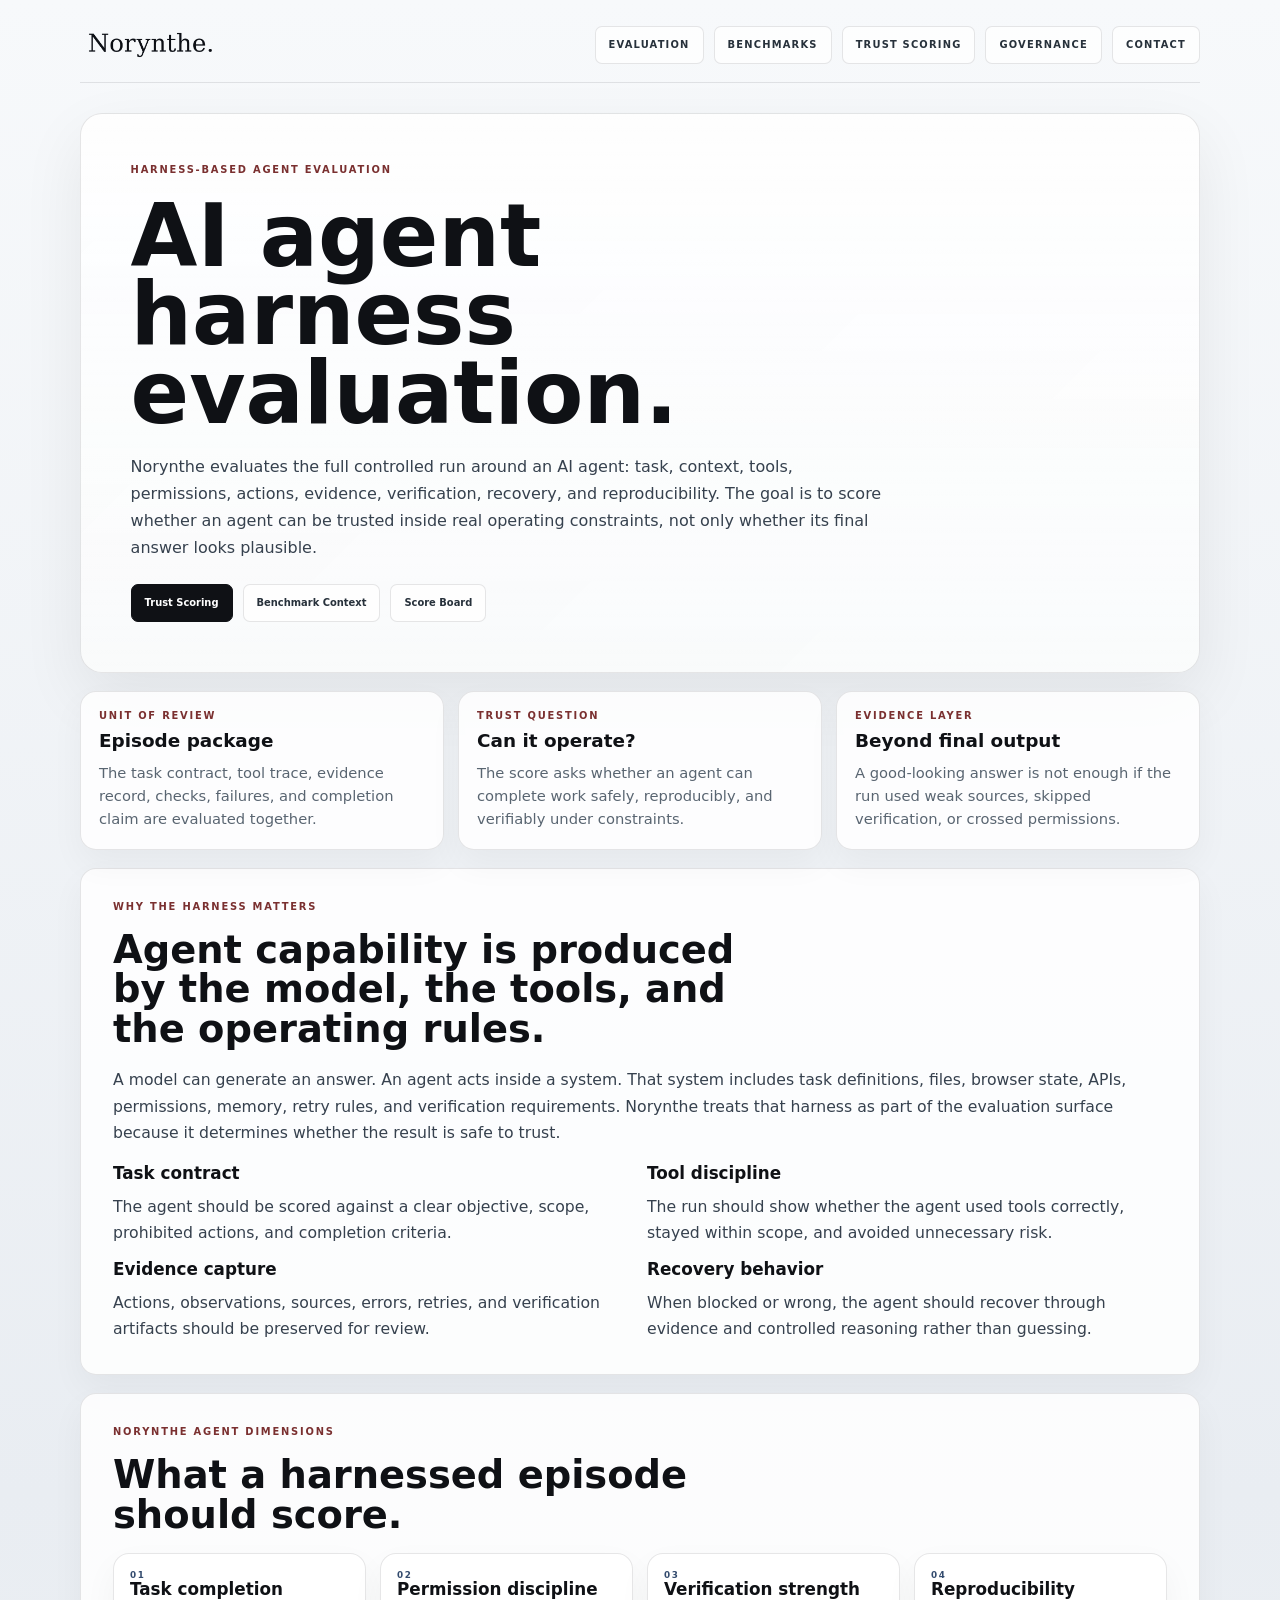
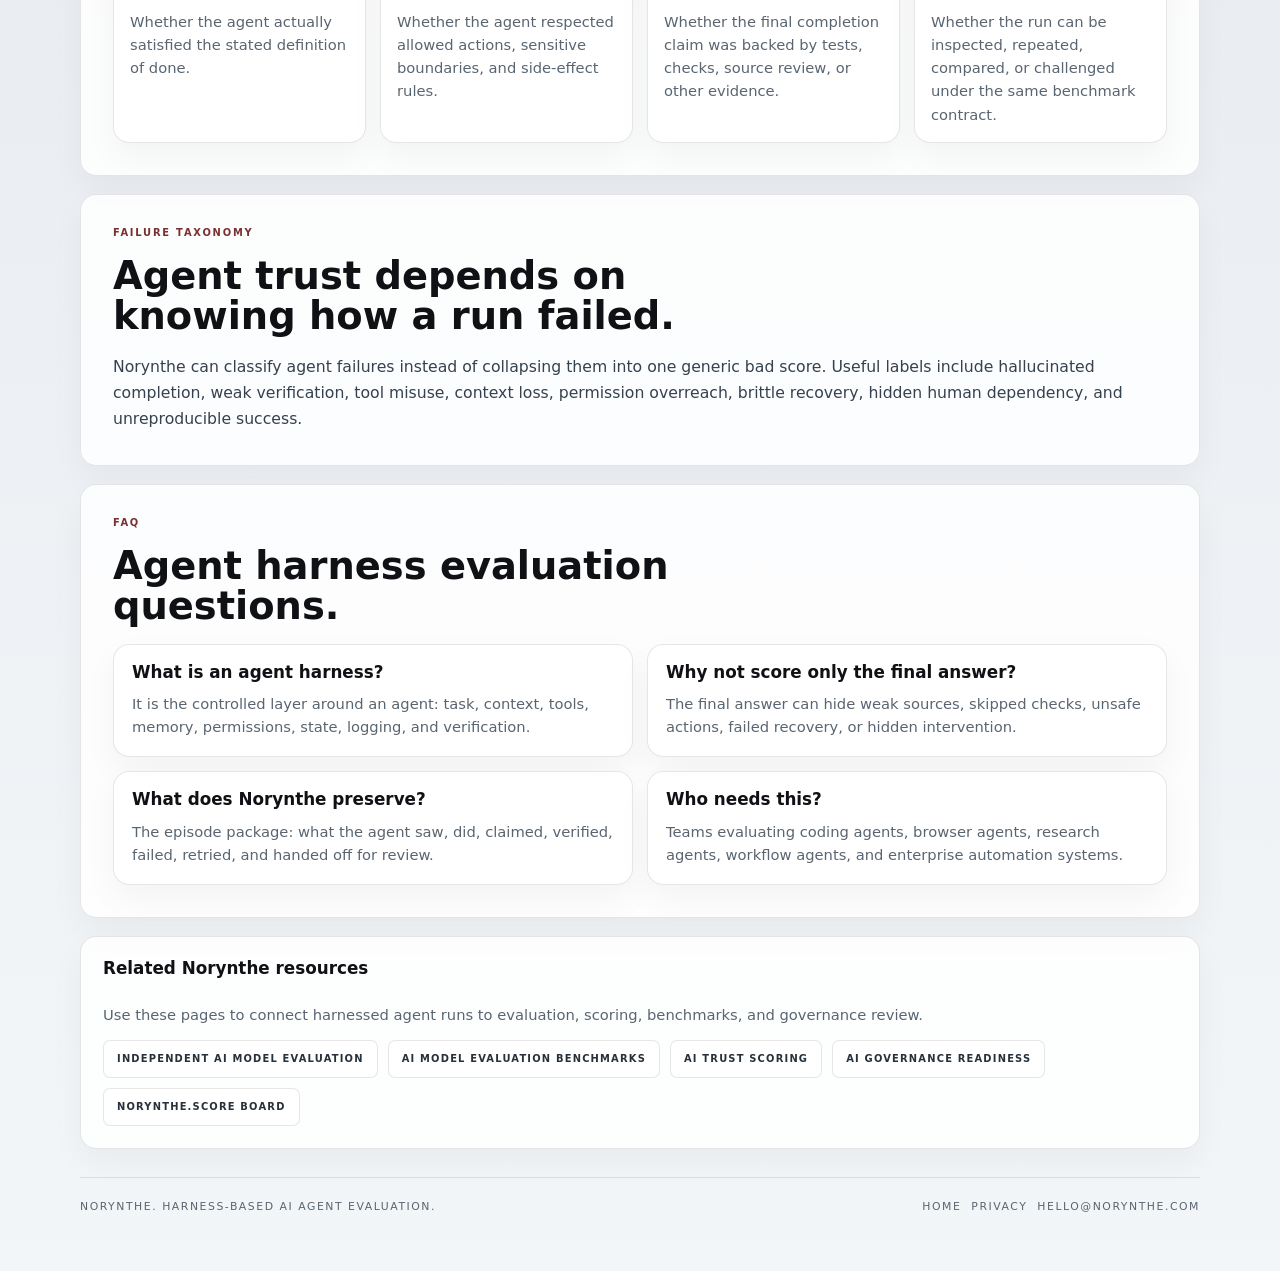
==== ai-agent-harness-evaluation.html @ 6cefbe11 "Add AI agent harness evaluation page" ====
<!DOCTYPE html>
<html lang="en">
<head>
  <meta charset="utf-8">
  <meta name="viewport" content="width=device-width, initial-scale=1">
  <title>AI Agent Harness Evaluation | Norynthe.</title>
  <meta
    name="description"
    content="Norynthe evaluates AI agents through harnessed episodes: task contracts, tool use, permissions, evidence, verification, recovery, and reproducibility."
  >
  <meta name="robots" content="index, follow, max-image-preview:large">
  <meta name="theme-color" content="#edf2f5">
  <link rel="canonical" href="https://www.norynthe.com/ai-agent-harness-evaluation.html">
  <meta property="og:type" content="article">
  <meta property="og:site_name" content="Norynthe.">
  <meta property="og:title" content="AI Agent Harness Evaluation | Norynthe.">
  <meta property="og:description" content="A harness-based evaluation method for scoring whether AI agents can operate safely, reproducibly, and verifiably.">
  <meta property="og:url" content="https://www.norynthe.com/ai-agent-harness-evaluation.html">
  <meta property="og:image" content="https://www.norynthe.com/norynthe-social-card.png">
  <meta property="og:image:alt" content="Norynthe AI agent harness evaluation">
  <meta name="twitter:card" content="summary_large_image">
  <meta name="twitter:title" content="AI Agent Harness Evaluation | Norynthe.">
  <meta name="twitter:description" content="Harness-based trust scoring for AI agents, tool use, verification, recovery, and reproducibility.">
  <meta name="twitter:image" content="https://www.norynthe.com/norynthe-social-card.png">
  <link rel="icon" type="image/png" href="/favicon.png">
  <link rel="apple-touch-icon" href="/favicon.png">
  <script type="application/ld+json">
{
  "@context": "https://schema.org",
  "@graph": [
    {
      "@type": "Organization",
      "@id": "https://www.norynthe.com/#organization",
      "name": "Norynthe.",
      "url": "https://www.norynthe.com/",
      "logo": "https://www.norynthe.com/Norynthe_master.png"
    },
    {
      "@type": "BreadcrumbList",
      "@id": "https://www.norynthe.com/ai-agent-harness-evaluation.html#breadcrumbs",
      "itemListElement": [
        {
          "@type": "ListItem",
          "position": 1,
          "name": "Norynthe.",
          "item": "https://www.norynthe.com/"
        },
        {
          "@type": "ListItem",
          "position": 2,
          "name": "AI Agent Harness Evaluation",
          "item": "https://www.norynthe.com/ai-agent-harness-evaluation.html"
        }
      ]
    },
    {
      "@type": "Article",
      "@id": "https://www.norynthe.com/ai-agent-harness-evaluation.html#article",
      "headline": "AI Agent Harness Evaluation",
      "description": "Norynthe evaluates AI agents through harnessed episodes: task contracts, tool use, permissions, evidence, verification, recovery, and reproducibility.",
      "author": { "@id": "https://www.norynthe.com/#organization" },
      "publisher": { "@id": "https://www.norynthe.com/#organization" },
      "datePublished": "2026-06-08",
      "dateModified": "2026-06-08",
      "mainEntityOfPage": "https://www.norynthe.com/ai-agent-harness-evaluation.html",
      "inLanguage": "en"
    },
    {
      "@type": "FAQPage",
      "@id": "https://www.norynthe.com/ai-agent-harness-evaluation.html#faq",
      "mainEntity": [
        {
          "@type": "Question",
          "name": "What is AI agent harness evaluation?",
          "acceptedAnswer": {
            "@type": "Answer",
            "text": "AI agent harness evaluation scores the full controlled run around an agent, including the task, context, tools, permissions, evidence, verification, failures, and recovery behavior."
          }
        },
        {
          "@type": "Question",
          "name": "How is this different from model evaluation?",
          "acceptedAnswer": {
            "@type": "Answer",
            "text": "Model evaluation usually scores a final output. Harness evaluation scores the model, tools, runtime, environment, evidence record, and verification process together."
          }
        }
      ]
    },
    {
      "@type": "WebPage",
      "@id": "https://www.norynthe.com/ai-agent-harness-evaluation.html#webpage",
      "url": "https://www.norynthe.com/ai-agent-harness-evaluation.html",
      "name": "AI Agent Harness Evaluation | Norynthe.",
      "about": { "@id": "https://www.norynthe.com/#organization" },
      "mainEntity": { "@id": "https://www.norynthe.com/ai-agent-harness-evaluation.html#article" },
      "breadcrumb": { "@id": "https://www.norynthe.com/ai-agent-harness-evaluation.html#breadcrumbs" },
      "inLanguage": "en"
    }
  ]
}
  </script>
  <link rel="stylesheet" href="norynthe-visibility-pages.css?v=20260608-agent-harness">
  <link rel="stylesheet" href="norynthe-design-language.css">
  <script>document.documentElement.classList.add("nt-transition-enabled");</script>
  <link rel="stylesheet" href="norynthe-page-transitions.css">
  <script src="norynthe-page-transitions.js" defer></script>
  <script src="norynthe-analytics.js" defer></script>
</head>
<body>
  <div class="page">
    <header class="topline" aria-label="Norynthe navigation">
      <a class="brand" href="/" aria-label="Norynthe home">
        <img src="/Norynthe_master.png" alt="Norynthe.">
      </a>
      <nav class="nav" aria-label="Primary navigation">
        <a href="/independent-ai-model-evaluation.html">Evaluation</a>
        <a href="/ai-model-evaluation-benchmarks.html">Benchmarks</a>
        <a href="/ai-trust-scoring.html">Trust Scoring</a>
        <a href="/ai-governance-readiness.html">Governance</a>
        <a href="mailto:hello@norynthe.com">Contact</a>
      </nav>
    </header>

    <main>
      <section class="hero" aria-labelledby="page-title">
        <div class="eyebrow">Harness-based agent evaluation</div>
        <h1 id="page-title">AI agent harness evaluation.</h1>
        <p class="lede">
          Norynthe evaluates the full controlled run around an AI agent: task, context, tools, permissions, actions,
          evidence, verification, recovery, and reproducibility. The goal is to score whether an agent can be trusted
          inside real operating constraints, not only whether its final answer looks plausible.
        </p>
        <div class="hero-actions">
          <a class="primary" href="/ai-trust-scoring.html">Trust Scoring</a>
          <a href="/ai-model-evaluation-benchmarks.html">Benchmark Context</a>
          <a href="https://reports.norynthe.com/">Score Board</a>
        </div>
      </section>

      <section class="summary-grid" aria-label="Harness evaluation summary">
        <article class="summary-card">
          <div class="card-kicker">Unit of review</div>
          <strong>Episode package</strong>
          <p>The task contract, tool trace, evidence record, checks, failures, and completion claim are evaluated together.</p>
        </article>
        <article class="summary-card">
          <div class="card-kicker">Trust question</div>
          <strong>Can it operate?</strong>
          <p>The score asks whether an agent can complete work safely, reproducibly, and verifiably under constraints.</p>
        </article>
        <article class="summary-card">
          <div class="card-kicker">Evidence layer</div>
          <strong>Beyond final output</strong>
          <p>A good-looking answer is not enough if the run used weak sources, skipped verification, or crossed permissions.</p>
        </article>
      </section>

      <section class="section">
        <div class="section-label">Why the harness matters</div>
        <h2>Agent capability is produced by the model, the tools, and the operating rules.</h2>
        <p>
          A model can generate an answer. An agent acts inside a system. That system includes task definitions,
          files, browser state, APIs, permissions, memory, retry rules, and verification requirements. Norynthe treats
          that harness as part of the evaluation surface because it determines whether the result is safe to trust.
        </p>
        <div class="content-grid">
          <article class="content-block">
            <h3>Task contract</h3>
            <p>The agent should be scored against a clear objective, scope, prohibited actions, and completion criteria.</p>
          </article>
          <article class="content-block">
            <h3>Tool discipline</h3>
            <p>The run should show whether the agent used tools correctly, stayed within scope, and avoided unnecessary risk.</p>
          </article>
          <article class="content-block">
            <h3>Evidence capture</h3>
            <p>Actions, observations, sources, errors, retries, and verification artifacts should be preserved for review.</p>
          </article>
          <article class="content-block">
            <h3>Recovery behavior</h3>
            <p>When blocked or wrong, the agent should recover through evidence and controlled reasoning rather than guessing.</p>
          </article>
        </div>
      </section>

      <section class="section">
        <div class="section-label">Norynthe agent dimensions</div>
        <h2>What a harnessed episode should score.</h2>
        <div class="fact-grid">
          <article class="fact-card">
            <div class="fact-label">01</div>
            <h3>Task completion</h3>
            <p>Whether the agent actually satisfied the stated definition of done.</p>
          </article>
          <article class="fact-card">
            <div class="fact-label">02</div>
            <h3>Permission discipline</h3>
            <p>Whether the agent respected allowed actions, sensitive boundaries, and side-effect rules.</p>
          </article>
          <article class="fact-card">
            <div class="fact-label">03</div>
            <h3>Verification strength</h3>
            <p>Whether the final completion claim was backed by tests, checks, source review, or other evidence.</p>
          </article>
          <article class="fact-card">
            <div class="fact-label">04</div>
            <h3>Reproducibility</h3>
            <p>Whether the run can be inspected, repeated, compared, or challenged under the same benchmark contract.</p>
          </article>
        </div>
      </section>

      <section class="section">
        <div class="section-label">Failure taxonomy</div>
        <h2>Agent trust depends on knowing how a run failed.</h2>
        <p>
          Norynthe can classify agent failures instead of collapsing them into one generic bad score. Useful labels include
          hallucinated completion, weak verification, tool misuse, context loss, permission overreach, brittle recovery,
          hidden human dependency, and unreproducible success.
        </p>
      </section>

      <section class="section">
        <div class="section-label">FAQ</div>
        <h2>Agent harness evaluation questions.</h2>
        <div class="faq-grid">
          <article class="faq-card">
            <h3>What is an agent harness?</h3>
            <p>It is the controlled layer around an agent: task, context, tools, memory, permissions, state, logging, and verification.</p>
          </article>
          <article class="faq-card">
            <h3>Why not score only the final answer?</h3>
            <p>The final answer can hide weak sources, skipped checks, unsafe actions, failed recovery, or hidden intervention.</p>
          </article>
          <article class="faq-card">
            <h3>What does Norynthe preserve?</h3>
            <p>The episode package: what the agent saw, did, claimed, verified, failed, retried, and handed off for review.</p>
          </article>
          <article class="faq-card">
            <h3>Who needs this?</h3>
            <p>Teams evaluating coding agents, browser agents, research agents, workflow agents, and enterprise automation systems.</p>
          </article>
        </div>
      </section>

      <aside class="related-panel" aria-label="Related Norynthe resources">
        <h2>Related Norynthe resources</h2>
        <p>Use these pages to connect harnessed agent runs to evaluation, scoring, benchmarks, and governance review.</p>
        <div class="related-grid">
          <a href="/independent-ai-model-evaluation.html">Independent AI model evaluation</a>
          <a href="/ai-model-evaluation-benchmarks.html">AI model evaluation benchmarks</a>
          <a href="/ai-trust-scoring.html">AI trust scoring</a>
          <a href="/ai-governance-readiness.html">AI governance readiness</a>
          <a href="https://reports.norynthe.com/">Norynthe.Score board</a>
        </div>
      </aside>
    </main>

    <footer class="footer">
      <div>Norynthe. Harness-based AI agent evaluation.</div>
      <div class="footer-links">
        <a href="/">Home</a>
        <a href="/privacy.html">Privacy</a>
        <a href="mailto:hello@norynthe.com">hello@norynthe.com</a>
      </div>
    </footer>
  </div>
</body>
</html>
---- norynthe-visibility-pages.css ----
:root {
  --bg: #edf2f5;
  --paper: rgba(255, 255, 255, 0.84);
  --paper-strong: rgba(255, 255, 255, 0.94);
  --ink: #0f1115;
  --body: #36414e;
  --muted: #596571;
  --line: rgba(15, 17, 21, 0.1);
  --slate: #334b6e;
  --pine: #36554a;
  --signal: #7a3030;
  --gold: #8a6f2d;
  --shadow: 0 24px 64px rgba(15, 17, 21, 0.07);
  --max: 1120px;
}

* {
  box-sizing: border-box;
}

html {
  background: var(--bg);
  scroll-behavior: smooth;
}

body {
  margin: 0;
  min-height: 100vh;
  color: var(--ink);
  font-family: Inter, ui-sans-serif, system-ui, -apple-system, BlinkMacSystemFont, "Segoe UI", sans-serif;
  background: linear-gradient(180deg, #f7f9fb 0%, #e9edf2 52%, #f3f6f8 100%);
  overflow-x: hidden;
}

body::before {
  content: "";
  position: fixed;
  inset: 0;
  pointer-events: none;
  background-image:
    linear-gradient(rgba(15, 17, 21, 0.018) 1px, transparent 1px),
    linear-gradient(90deg, rgba(15, 17, 21, 0.018) 1px, transparent 1px);
  background-size: 72px 72px;
  opacity: 0.58;
  z-index: -1;
}

a {
  color: inherit;
  text-decoration: none;
}

img {
  display: block;
  max-width: 100%;
}

p,
h1,
h2,
h3 {
  margin: 0;
}

.page {
  width: min(calc(100% - 48px), var(--max));
  margin: 0 auto;
  padding: 26px 0 56px;
}

.topline {
  display: flex;
  align-items: center;
  justify-content: space-between;
  gap: 18px;
  padding-bottom: 18px;
  border-bottom: 1px solid var(--line);
}

.brand {
  display: inline-flex;
  width: 142px;
  max-width: 34vw;
  font-size: 0;
  line-height: 0;
}

.brand img {
  width: 100%;
  height: auto;
}

.nav,
.hero-actions,
.related-grid,
.footer-links {
  display: flex;
  flex-wrap: wrap;
  align-items: center;
  gap: 10px;
}

.nav {
  justify-content: flex-end;
}

.nav a,
.hero-actions a,
.related-grid a {
  display: inline-flex;
  align-items: center;
  justify-content: center;
  min-height: 38px;
  padding: 0 13px;
  border: 1px solid rgba(15, 17, 21, 0.1);
  border-radius: 7px;
  background: rgba(255, 255, 255, 0.72);
  color: #27313b;
  font-size: 0.62rem;
  font-weight: 780;
  letter-spacing: 0.12em;
  line-height: 1.15;
  text-transform: uppercase;
  transition: transform 160ms ease, border-color 160ms ease, background 160ms ease;
}

.nav a:hover,
.hero-actions a:hover,
.related-grid a:hover {
  transform: translateY(-1px);
  border-color: rgba(51, 75, 110, 0.22);
  background: rgba(255, 255, 255, 0.94);
}

.hero {
  display: grid;
  gap: 22px;
  margin-top: 30px;
  padding: clamp(2rem, 4vw, 3.1rem);
  border: 1px solid var(--line);
  border-radius: 22px;
  background:
    linear-gradient(180deg, rgba(255, 255, 255, 0.94), rgba(255, 255, 255, 0.76)),
    linear-gradient(135deg, rgba(51, 75, 110, 0.06), rgba(54, 85, 74, 0.035));
  box-shadow: var(--shadow);
}

.eyebrow,
.section-label,
.card-kicker,
.fact-label {
  color: var(--signal);
  font-size: 0.62rem;
  font-weight: 820;
  letter-spacing: 0.18em;
  text-transform: uppercase;
}

h1 {
  max-width: 13ch;
  font-size: clamp(3.1rem, 6vw, 5.35rem);
  font-weight: 780;
  letter-spacing: 0;
  line-height: 0.93;
  text-wrap: balance;
}

.lede {
  max-width: 58rem;
  color: var(--body);
  font-size: clamp(1rem, 1.2vw, 1.13rem);
  line-height: 1.68;
}

.hero-actions .primary {
  border-color: #0f1115;
  background: #0f1115;
  color: #fff;
}

.summary-grid,
.content-grid,
.fact-grid,
.faq-grid {
  display: grid;
  gap: 14px;
}

.summary-grid {
  grid-template-columns: repeat(3, minmax(0, 1fr));
  margin-top: 18px;
}

.summary-card,
.section,
.fact-card,
.faq-card,
.related-panel {
  border: 1px solid var(--line);
  border-radius: 16px;
  background: var(--paper);
  box-shadow: 0 14px 34px rgba(15, 17, 21, 0.045);
}

.summary-card {
  min-height: 132px;
  padding: 18px;
}

.summary-card strong {
  display: block;
  margin-top: 10px;
  color: var(--ink);
  font-size: 1.15rem;
  line-height: 1.1;
}

.summary-card p,
.fact-card p,
.faq-card p,
.related-panel p {
  margin-top: 10px;
  color: var(--muted);
  font-size: 0.92rem;
  line-height: 1.58;
}

.section {
  display: grid;
  gap: 18px;
  margin-top: 18px;
  padding: clamp(1.4rem, 3vw, 2rem);
}

.section h2 {
  max-width: 24ch;
  font-size: clamp(1.65rem, 3vw, 2.45rem);
  line-height: 1.04;
}

.section > p,
.content-block p,
.content-block li {
  max-width: 70rem;
  color: var(--body);
  font-size: 0.98rem;
  line-height: 1.68;
}

.content-grid {
  grid-template-columns: repeat(2, minmax(0, 1fr));
}

.content-block {
  display: grid;
  gap: 10px;
}

.content-block h3,
.fact-card h3,
.faq-card h3,
.related-panel h2 {
  font-size: 1.05rem;
  line-height: 1.15;
}

.content-block ul {
  display: grid;
  gap: 8px;
  margin: 0;
  padding-left: 1.15rem;
}

.fact-grid {
  grid-template-columns: repeat(4, minmax(0, 1fr));
}

.fact-card {
  padding: 16px;
}

.fact-label {
  color: var(--slate);
  font-size: 0.55rem;
}

.faq-grid {
  grid-template-columns: repeat(2, minmax(0, 1fr));
}

.faq-card {
  padding: 18px;
}

.related-panel {
  display: grid;
  gap: 14px;
  margin-top: 18px;
  padding: 22px;
}

/* Compatibility for the first live page markup. */
.site-shell {
  min-height: 100vh;
}

.site-nav {
  position: sticky;
  top: 0;
  z-index: 10;
  display: flex;
  align-items: center;
  justify-content: space-between;
  gap: 18px;
  padding: 18px clamp(24px, 4vw, 52px);
  border-bottom: 1px solid var(--line);
  background: rgba(247, 249, 251, 0.92);
  backdrop-filter: blur(16px);
}

.site-nav .brand {
  flex: 0 0 auto;
  width: 142px;
  max-width: 34vw;
}

.site-nav .brand img {
  width: 100%;
  height: auto;
  border-radius: 0;
}

.nav-links,
.action-row,
.link-band {
  display: flex;
  flex-wrap: wrap;
  align-items: center;
  gap: 10px;
}

.nav-links {
  justify-content: flex-end;
}

.nav-links a,
.action-row a {
  display: inline-flex;
  align-items: center;
  justify-content: center;
  min-height: 38px;
  padding: 0 13px;
  border: 1px solid rgba(15, 17, 21, 0.1);
  border-radius: 999px;
  background: rgba(255, 255, 255, 0.72);
  box-shadow: 0 10px 24px rgba(15, 17, 21, 0.035);
  color: #27313b;
  font-size: 0.62rem;
  font-weight: 800;
  letter-spacing: 0.13em;
  line-height: 1.15;
  text-transform: uppercase;
  transition: transform 160ms ease, border-color 160ms ease, background 160ms ease, box-shadow 160ms ease;
}

.nav-links a:hover,
.action-row a:hover {
  transform: translateY(-1px);
  border-color: rgba(51, 75, 110, 0.22);
  background: rgba(255, 255, 255, 0.94);
  box-shadow: 0 14px 30px rgba(15, 17, 21, 0.055);
}

.site-shell .hero,
.site-shell > main {
  width: min(calc(100% - 48px), var(--max));
  margin-inline: auto;
}

.site-shell .hero {
  margin-top: 30px;
}

.hero-grid {
  display: grid;
  grid-template-columns: minmax(0, 1.12fr) minmax(280px, 0.88fr);
  gap: clamp(22px, 4vw, 46px);
  align-items: end;
}

.site-shell .eyebrow {
  margin-bottom: 14px;
}

.site-shell .lede {
  margin-top: 18px;
}

.action-row {
  margin-top: 22px;
}

.action-row .primary {
  border-color: #0f1115;
  background: #0f1115;
  color: #fff;
}

.signal-panel {
  display: grid;
  gap: 14px;
  padding: clamp(1.2rem, 2vw, 1.7rem);
  border: 1px solid var(--line);
  border-radius: 16px;
  background: var(--paper-strong);
  box-shadow: 0 14px 34px rgba(15, 17, 21, 0.045);
}

.signal-panel h2 {
  font-size: clamp(1.15rem, 2vw, 1.45rem);
  line-height: 1.1;
}

.signal-list {
  display: grid;
  gap: 12px;
  margin: 0;
  padding: 0;
  list-style: none;
}

.signal-list li {
  padding-top: 12px;
  border-top: 1px solid var(--line);
  color: var(--body);
  line-height: 1.55;
}

.site-shell > main {
  padding: 18px 0 56px;
}

.split {
  grid-template-columns: minmax(0, 0.9fr) minmax(0, 1.1fr);
  align-items: start;
}

.card-grid {
  display: grid;
  grid-template-columns: repeat(3, minmax(0, 1fr));
  gap: 14px;
}

.card,
.faq-item {
  padding: 18px;
  border: 1px solid var(--line);
  border-radius: 16px;
  background: var(--paper);
  box-shadow: 0 14px 34px rgba(15, 17, 21, 0.045);
}

.card h3,
.faq-item h3 {
  font-size: 1.05rem;
  line-height: 1.15;
}

.card p,
.faq-item p {
  margin-top: 10px;
  color: var(--muted);
  font-size: 0.92rem;
  line-height: 1.58;
}

.site-shell .faq-grid {
  grid-template-columns: repeat(3, minmax(0, 1fr));
}

.kicker-list {
  display: grid;
  gap: 8px;
  margin: 0;
  padding-left: 1.15rem;
}

.kicker-list li {
  color: var(--body);
  line-height: 1.68;
}

.link-band {
  padding-top: 4px;
}

.link-band a,
.site-shell footer a {
  color: var(--slate);
  font-weight: 800;
  text-decoration: underline;
  text-underline-offset: 3px;
}

.site-shell footer {
  width: min(calc(100% - 48px), var(--max));
  margin: 0 auto;
  padding: 0 0 28px;
  color: var(--muted);
  font-size: 0.68rem;
  letter-spacing: 0.14em;
  line-height: 1.6;
  text-transform: uppercase;
}

.footer {
  display: flex;
  flex-wrap: wrap;
  align-items: center;
  justify-content: space-between;
  gap: 16px;
  margin-top: 28px;
  padding-top: 20px;
  border-top: 1px solid var(--line);
  color: var(--muted);
  font-size: 0.68rem;
  letter-spacing: 0.14em;
  line-height: 1.6;
  text-transform: uppercase;
}

.footer a:hover {
  text-decoration: underline;
}

@media (max-width: 900px) {
  .topline {
    align-items: flex-start;
  }

  .summary-grid,
  .content-grid,
  .fact-grid,
  .faq-grid,
  .hero-grid,
  .split,
  .card-grid,
  .site-shell .faq-grid {
    grid-template-columns: 1fr;
  }
}

@media (max-width: 680px) {
  body::before {
    display: none;
  }

  .page {
    width: min(calc(100% - 26px), var(--max));
    padding-top: 18px;
  }

  .topline,
  .site-nav,
  .footer {
    display: grid;
    justify-items: start;
  }

  .site-nav {
    padding: 16px 13px;
  }

  .site-shell .hero,
  .site-shell > main,
  .site-shell footer {
    width: min(calc(100% - 26px), var(--max));
  }

  .nav,
  .nav-links {
    justify-content: flex-start;
  }

  .nav a,
  .nav-links a,
  .hero-actions a,
  .action-row a,
  .related-grid a {
    min-height: 36px;
    padding: 0 10px;
    font-size: 0.55rem;
  }

  h1 {
    font-size: clamp(2.6rem, 13vw, 3.7rem);
  }
}
---- norynthe-design-language.css ----
/*
  Shared Norynthe web alignment layer.
  Keep this file loaded after page-local styles so hero typography and primary
  controls stay consistent across the public, investor, and report surfaces.
*/

:root {
  --nt-font-sans: Inter, ui-sans-serif, system-ui, -apple-system, BlinkMacSystemFont, "Segoe UI", sans-serif;
  --nt-ink: #0f1115;
  --nt-body: #36414e;
  --nt-muted: #596571;
  --nt-hero-size: clamp(3.32rem, 6.75vw, 6.05rem);
  --nt-hero-mobile-size: clamp(2.55rem, 10.8vw, 3.25rem);
  --nt-hero-weight: 760;
  --nt-hero-line-height: 0.91;
  --nt-report-title-size: clamp(2.5rem, 4.2vw, 3.78rem);
  --nt-report-title-mobile-size: clamp(2.2rem, 10vw, 3.42rem);
  --nt-control-radius: 7px;
}

body {
  font-family: var(--nt-font-sans);
}

.hero h1,
.hero-copy h1,
main.hero h1,
section.hero h1,
body.enterprise-use-cases-page .hero-heading,
.hero-heading,
.demo-intro h1 {
  max-width: 11.8ch;
  color: var(--nt-ink);
  font-family: var(--nt-font-sans);
  font-size: var(--nt-hero-size) !important;
  font-weight: var(--nt-hero-weight) !important;
  letter-spacing: 0 !important;
  line-height: var(--nt-hero-line-height) !important;
  text-transform: none !important;
  text-wrap: balance;
  overflow-wrap: anywhere;
}

.report-header h1,
.headline h1 {
  max-width: 13ch;
  color: var(--nt-ink);
  font-family: var(--nt-font-sans);
  font-size: var(--nt-report-title-size) !important;
  font-weight: var(--nt-hero-weight) !important;
  letter-spacing: 0 !important;
  line-height: 0.98 !important;
  text-wrap: balance;
}

.hero-copy p,
.hero .lede {
  max-width: 48rem;
  color: var(--nt-body);
  font-size: clamp(1rem, 1.15vw, 1.08rem);
  line-height: 1.68;
}

body.market-position-page .hero h1 {
  max-width: 12.2ch;
  color: #f4f8fb !important;
  font-size: clamp(3rem, 5.8vw, 5.8rem) !important;
  line-height: 0.92 !important;
}

body.market-position-page .hero .lede {
  color: rgba(238, 243, 246, 0.68);
}

.hero-actions a,
.hero-actions .button,
.hero-cta {
  border-radius: var(--nt-control-radius);
  font-weight: var(--nt-hero-weight);
  letter-spacing: 0;
  text-transform: none;
}

@media (max-width: 760px) {
  .hero h1,
  .hero-copy h1,
  main.hero h1,
  section.hero h1,
  body.enterprise-use-cases-page .hero-heading,
  .hero-heading,
  .demo-intro h1 {
    max-width: 11.5ch;
    font-size: var(--nt-hero-mobile-size) !important;
    line-height: 0.92 !important;
  }

  .report-header h1,
  .headline h1 {
    max-width: 13ch;
    font-size: var(--nt-report-title-mobile-size) !important;
    line-height: 1 !important;
  }

  .grid,
  .demo-frame .console-view,
  .console-view,
  .page-hero,
  .console-status-strip,
  .section-shell {
    min-width: 0 !important;
    max-width: 100% !important;
  }

  .grid {
    grid-template-columns: minmax(0, 1fr) !important;
  }

  .panel,
  .dimension-card,
  .console-view.active,
  .page-hero,
  .console-status-strip,
  .console-status-tile,
  .section-shell {
    width: 100% !important;
    min-width: 0 !important;
    max-width: 100% !important;
  }
}
---- norynthe-page-transitions.css ----
html.nt-transition-enabled body {
  opacity: 0;
  transition: opacity 220ms ease;
}

html.nt-transition-enabled.nt-transition-ready body {
  opacity: 1;
}

html.nt-transition-enabled.nt-transition-exiting body {
  opacity: 0;
  pointer-events: none;
}

@media (prefers-reduced-motion: reduce) {
  html.nt-transition-enabled body,
  html.nt-transition-enabled.nt-transition-ready body,
  html.nt-transition-enabled.nt-transition-exiting body {
    opacity: 1;
    transition: none;
  }
}
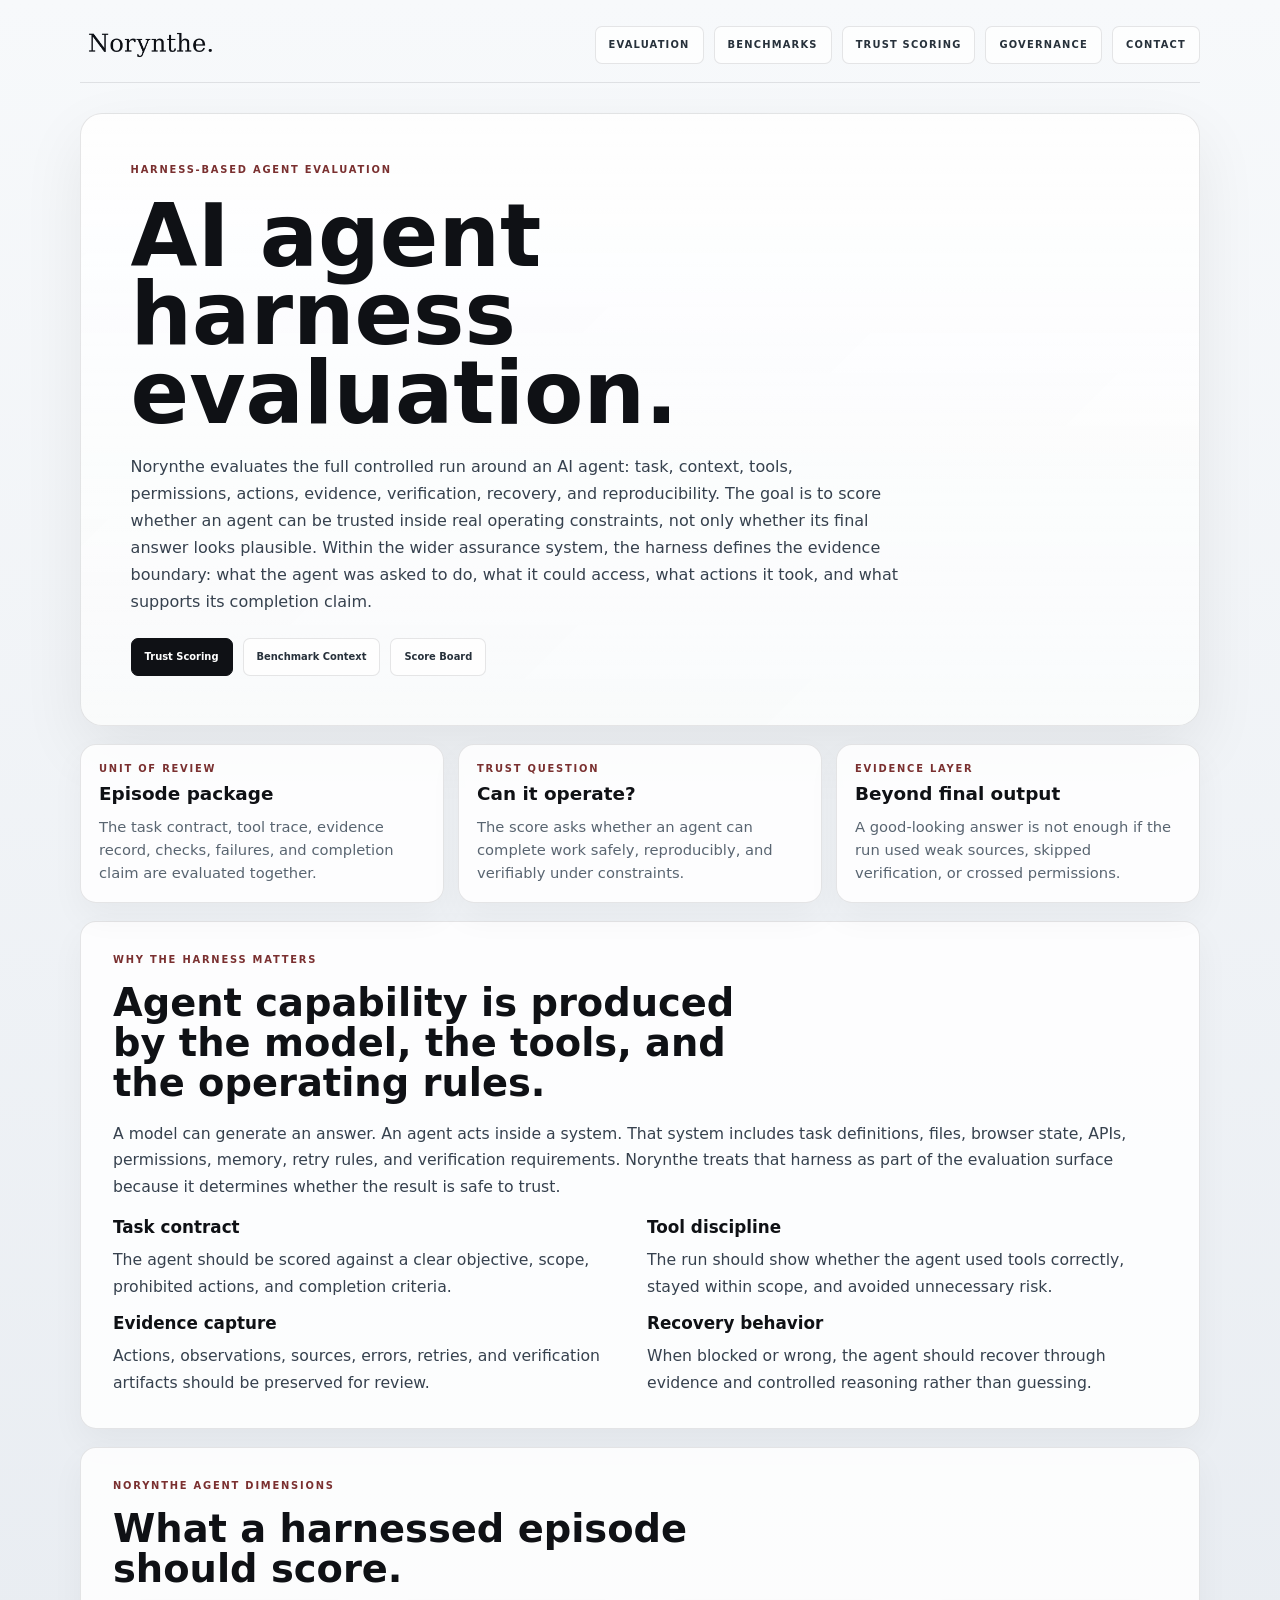
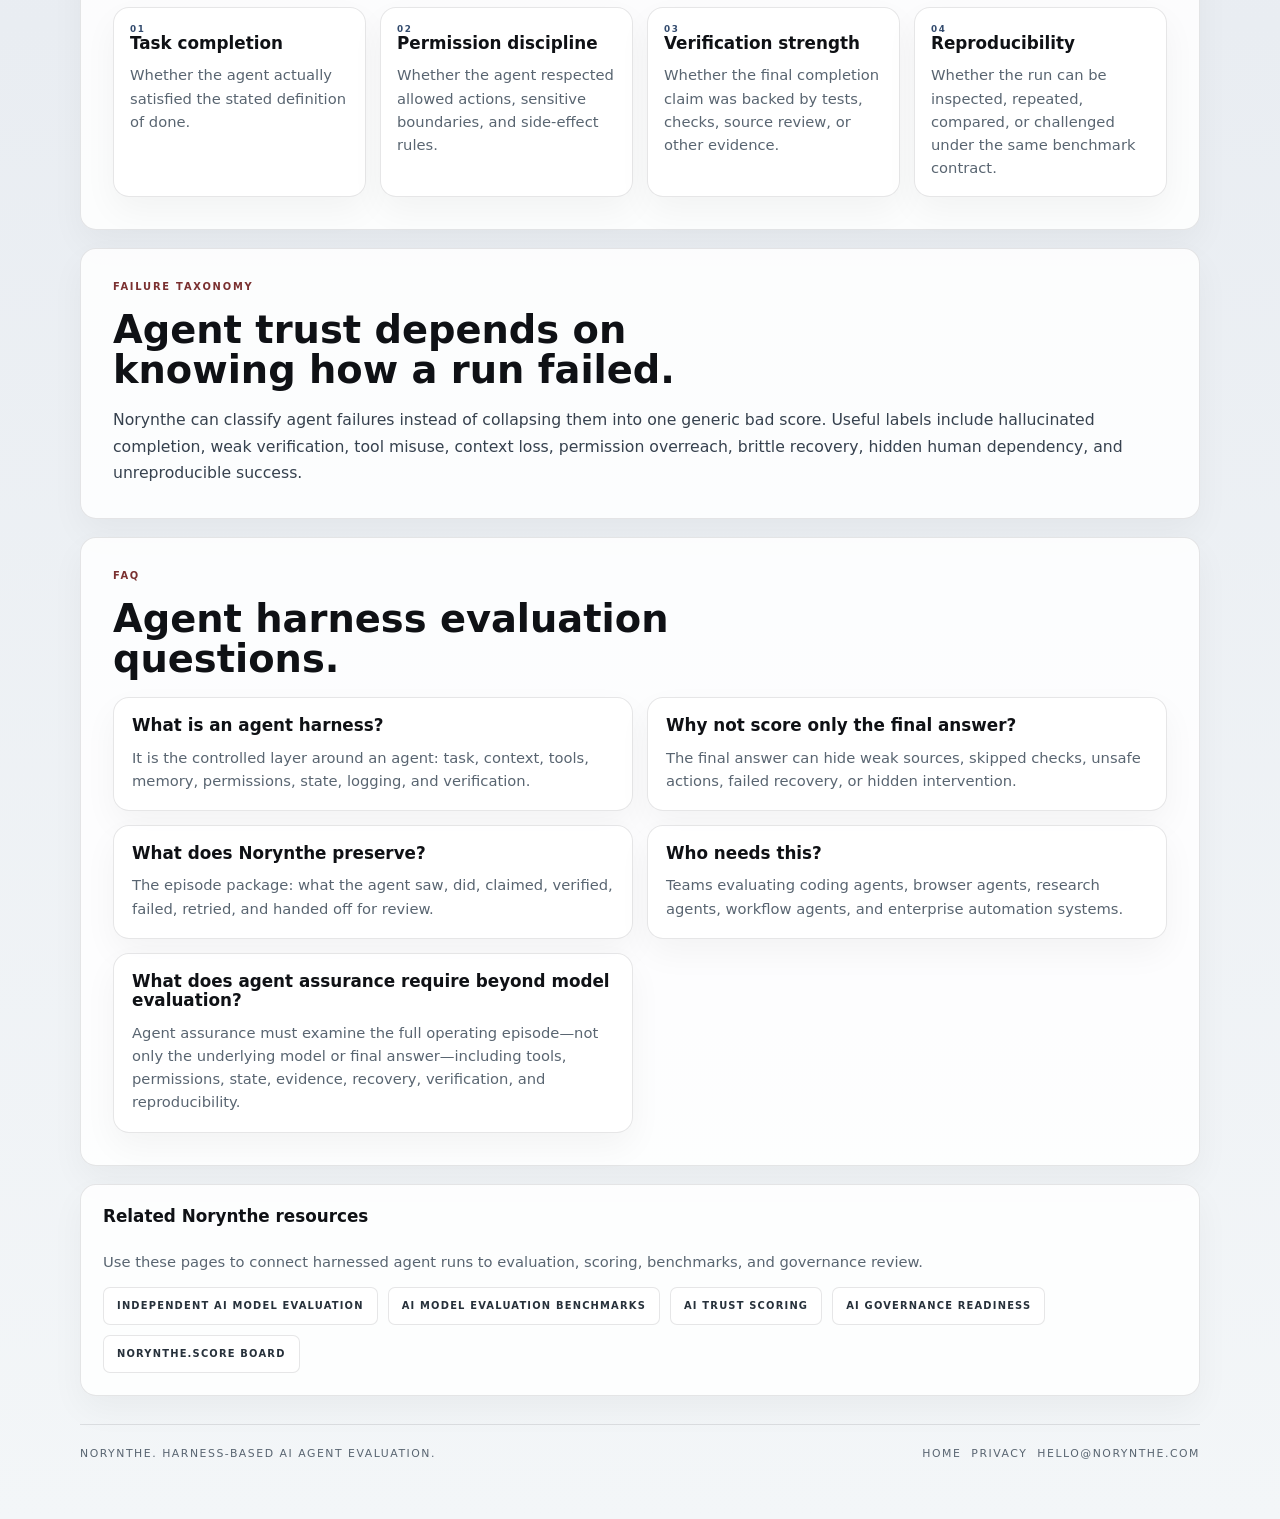
==== commit 7c4ae0bd: "Add AI assurance narrative and SEO overlay" ====
--- a/ai-agent-harness-evaluation.html
+++ b/ai-agent-harness-evaluation.html
@@ -3,25 +3,25 @@
 <head>
   <meta charset="utf-8">
   <meta name="viewport" content="width=device-width, initial-scale=1">
-  <title>AI Agent Harness Evaluation | Norynthe.</title>
+  <title>AI Agent Harness Evaluation &amp; Assurance | Norynthe</title>
   <meta
     name="description"
-    content="Norynthe evaluates AI agents through harnessed episodes: task contracts, tool use, permissions, evidence, verification, recovery, and reproducibility."
+    content="Norynthe evaluates AI agents across tasks, tools, permissions, evidence, recovery, and reproducibility as a specialized layer of independent AI assurance."
   >
   <meta name="robots" content="index, follow, max-image-preview:large">
   <meta name="theme-color" content="#edf2f5">
-  <link rel="canonical" href="https://www.norynthe.com/ai-agent-harness-evaluation.html">
+  <link rel="canonical" href="https://norynthe.com/ai-agent-harness-evaluation.html">
   <meta property="og:type" content="article">
   <meta property="og:site_name" content="Norynthe.">
-  <meta property="og:title" content="AI Agent Harness Evaluation | Norynthe.">
-  <meta property="og:description" content="A harness-based evaluation method for scoring whether AI agents can operate safely, reproducibly, and verifiably.">
-  <meta property="og:url" content="https://www.norynthe.com/ai-agent-harness-evaluation.html">
-  <meta property="og:image" content="https://www.norynthe.com/norynthe-social-card.png">
+  <meta property="og:title" content="AI Agent Harness Evaluation &amp; Assurance | Norynthe">
+  <meta property="og:description" content="A specialized layer of independent AI assurance for agent tasks, tools, permissions, evidence, recovery, and reproducibility.">
+  <meta property="og:url" content="https://norynthe.com/ai-agent-harness-evaluation.html">
+  <meta property="og:image" content="https://norynthe.com/norynthe-social-card.png">
   <meta property="og:image:alt" content="Norynthe AI agent harness evaluation">
   <meta name="twitter:card" content="summary_large_image">
-  <meta name="twitter:title" content="AI Agent Harness Evaluation | Norynthe.">
-  <meta name="twitter:description" content="Harness-based trust scoring for AI agents, tool use, verification, recovery, and reproducibility.">
-  <meta name="twitter:image" content="https://www.norynthe.com/norynthe-social-card.png">
+  <meta name="twitter:title" content="AI Agent Harness Evaluation &amp; Assurance | Norynthe">
+  <meta name="twitter:description" content="Independent assurance for agent tasks, tools, permissions, evidence, recovery, and reproducibility.">
+  <meta name="twitter:image" content="https://norynthe.com/norynthe-social-card.png">
   <link rel="icon" type="image/png" href="/favicon.png">
   <link rel="apple-touch-icon" href="/favicon.png">
   <script type="application/ld+json">
@@ -30,71 +30,96 @@
   "@graph": [
     {
       "@type": "Organization",
-      "@id": "https://www.norynthe.com/#organization",
+      "@id": "https://norynthe.com/#organization",
       "name": "Norynthe.",
-      "url": "https://www.norynthe.com/",
-      "logo": "https://www.norynthe.com/Norynthe_master.png"
+      "url": "https://norynthe.com/",
+      "logo": "https://norynthe.com/Norynthe_master.png"
     },
     {
       "@type": "BreadcrumbList",
-      "@id": "https://www.norynthe.com/ai-agent-harness-evaluation.html#breadcrumbs",
+      "@id": "https://norynthe.com/ai-agent-harness-evaluation.html#breadcrumbs",
       "itemListElement": [
         {
           "@type": "ListItem",
           "position": 1,
           "name": "Norynthe.",
-          "item": "https://www.norynthe.com/"
+          "item": "https://norynthe.com/"
         },
         {
           "@type": "ListItem",
           "position": 2,
           "name": "AI Agent Harness Evaluation",
-          "item": "https://www.norynthe.com/ai-agent-harness-evaluation.html"
+          "item": "https://norynthe.com/ai-agent-harness-evaluation.html"
         }
       ]
     },
     {
       "@type": "Article",
-      "@id": "https://www.norynthe.com/ai-agent-harness-evaluation.html#article",
+      "@id": "https://norynthe.com/ai-agent-harness-evaluation.html#article",
       "headline": "AI Agent Harness Evaluation",
-      "description": "Norynthe evaluates AI agents through harnessed episodes: task contracts, tool use, permissions, evidence, verification, recovery, and reproducibility.",
-      "author": { "@id": "https://www.norynthe.com/#organization" },
-      "publisher": { "@id": "https://www.norynthe.com/#organization" },
+      "description": "Norynthe evaluates AI agents across tasks, tools, permissions, evidence, recovery, and reproducibility as a specialized layer of independent AI assurance.",
+      "author": { "@id": "https://norynthe.com/#organization" },
+      "publisher": { "@id": "https://norynthe.com/#organization" },
       "datePublished": "2026-06-08",
-      "dateModified": "2026-06-08",
-      "mainEntityOfPage": "https://www.norynthe.com/ai-agent-harness-evaluation.html",
+      "dateModified": "2026-07-30",
+      "mainEntityOfPage": "https://norynthe.com/ai-agent-harness-evaluation.html",
       "inLanguage": "en"
     },
     {
       "@type": "FAQPage",
-      "@id": "https://www.norynthe.com/ai-agent-harness-evaluation.html#faq",
+      "@id": "https://norynthe.com/ai-agent-harness-evaluation.html#faq",
       "mainEntity": [
         {
           "@type": "Question",
-          "name": "What is AI agent harness evaluation?",
-          "acceptedAnswer": {
-            "@type": "Answer",
-            "text": "AI agent harness evaluation scores the full controlled run around an agent, including the task, context, tools, permissions, evidence, verification, failures, and recovery behavior."
-          }
-        },
-        {
-          "@type": "Question",
-          "name": "How is this different from model evaluation?",
-          "acceptedAnswer": {
-            "@type": "Answer",
-            "text": "Model evaluation usually scores a final output. Harness evaluation scores the model, tools, runtime, environment, evidence record, and verification process together."
+          "name": "What is an agent harness?",
+          "acceptedAnswer": {
+            "@type": "Answer",
+            "text": "It is the controlled layer around an agent: task, context, tools, memory, permissions, state, logging, and verification."
+          }
+        },
+        {
+          "@type": "Question",
+          "name": "Why not score only the final answer?",
+          "acceptedAnswer": {
+            "@type": "Answer",
+            "text": "The final answer can hide weak sources, skipped checks, unsafe actions, failed recovery, or hidden intervention."
+          }
+        },
+        {
+          "@type": "Question",
+          "name": "What does Norynthe preserve?",
+          "acceptedAnswer": {
+            "@type": "Answer",
+            "text": "The episode package: what the agent saw, did, claimed, verified, failed, retried, and handed off for review."
+          }
+        },
+        {
+          "@type": "Question",
+          "name": "Who needs this?",
+          "acceptedAnswer": {
+            "@type": "Answer",
+            "text": "Teams evaluating coding agents, browser agents, research agents, workflow agents, and enterprise automation systems."
+          }
+        },
+        {
+          "@type": "Question",
+          "name": "What does agent assurance require beyond model evaluation?",
+          "acceptedAnswer": {
+            "@type": "Answer",
+            "text": "Agent assurance must examine the full operating episode—not only the underlying model or final answer—including tools, permissions, state, evidence, recovery, verification, and reproducibility."
           }
         }
       ]
     },
     {
       "@type": "WebPage",
-      "@id": "https://www.norynthe.com/ai-agent-harness-evaluation.html#webpage",
-      "url": "https://www.norynthe.com/ai-agent-harness-evaluation.html",
-      "name": "AI Agent Harness Evaluation | Norynthe.",
-      "about": { "@id": "https://www.norynthe.com/#organization" },
-      "mainEntity": { "@id": "https://www.norynthe.com/ai-agent-harness-evaluation.html#article" },
-      "breadcrumb": { "@id": "https://www.norynthe.com/ai-agent-harness-evaluation.html#breadcrumbs" },
+      "@id": "https://norynthe.com/ai-agent-harness-evaluation.html#webpage",
+      "url": "https://norynthe.com/ai-agent-harness-evaluation.html",
+      "name": "AI Agent Harness Evaluation & Assurance | Norynthe",
+      "description": "Norynthe evaluates AI agents across tasks, tools, permissions, evidence, recovery, and reproducibility as a specialized layer of independent AI assurance.",
+      "about": { "@id": "https://norynthe.com/#organization" },
+      "mainEntity": { "@id": "https://norynthe.com/ai-agent-harness-evaluation.html#article" },
+      "breadcrumb": { "@id": "https://norynthe.com/ai-agent-harness-evaluation.html#breadcrumbs" },
       "inLanguage": "en"
     }
   ]
@@ -106,6 +131,7 @@
   <link rel="stylesheet" href="norynthe-page-transitions.css">
   <script src="norynthe-page-transitions.js" defer></script>
   <script src="norynthe-analytics.js" defer></script>
+  <script src="norynthe-pulse-tracker.js" defer data-pulse-site="norynthe"></script>
 </head>
 <body>
   <div class="page">
@@ -129,12 +155,14 @@
         <p class="lede">
           Norynthe evaluates the full controlled run around an AI agent: task, context, tools, permissions, actions,
           evidence, verification, recovery, and reproducibility. The goal is to score whether an agent can be trusted
-          inside real operating constraints, not only whether its final answer looks plausible.
+          inside real operating constraints, not only whether its final answer looks plausible. Within the wider
+          assurance system, the harness defines the evidence boundary: what the agent was asked to do, what it could
+          access, what actions it took, and what supports its completion claim.
         </p>
         <div class="hero-actions">
           <a class="primary" href="/ai-trust-scoring.html">Trust Scoring</a>
           <a href="/ai-model-evaluation-benchmarks.html">Benchmark Context</a>
-          <a href="https://reports.norynthe.com/">Score Board</a>
+          <a href="https://reports.norynthe.com/" target="_blank" rel="noopener noreferrer">Score Board</a>
         </div>
       </section>
 
@@ -241,6 +269,13 @@
             <h3>Who needs this?</h3>
             <p>Teams evaluating coding agents, browser agents, research agents, workflow agents, and enterprise automation systems.</p>
           </article>
+          <article class="faq-card">
+            <h3>What does agent assurance require beyond model evaluation?</h3>
+            <p>
+              Agent assurance must examine the full operating episode—not only the underlying model or final answer—including
+              tools, permissions, state, evidence, recovery, verification, and reproducibility.
+            </p>
+          </article>
         </div>
       </section>
 
@@ -252,7 +287,7 @@
           <a href="/ai-model-evaluation-benchmarks.html">AI model evaluation benchmarks</a>
           <a href="/ai-trust-scoring.html">AI trust scoring</a>
           <a href="/ai-governance-readiness.html">AI governance readiness</a>
-          <a href="https://reports.norynthe.com/">Norynthe.Score board</a>
+          <a href="https://reports.norynthe.com/" target="_blank" rel="noopener noreferrer">Norynthe.Score board</a>
         </div>
       </aside>
     </main>
